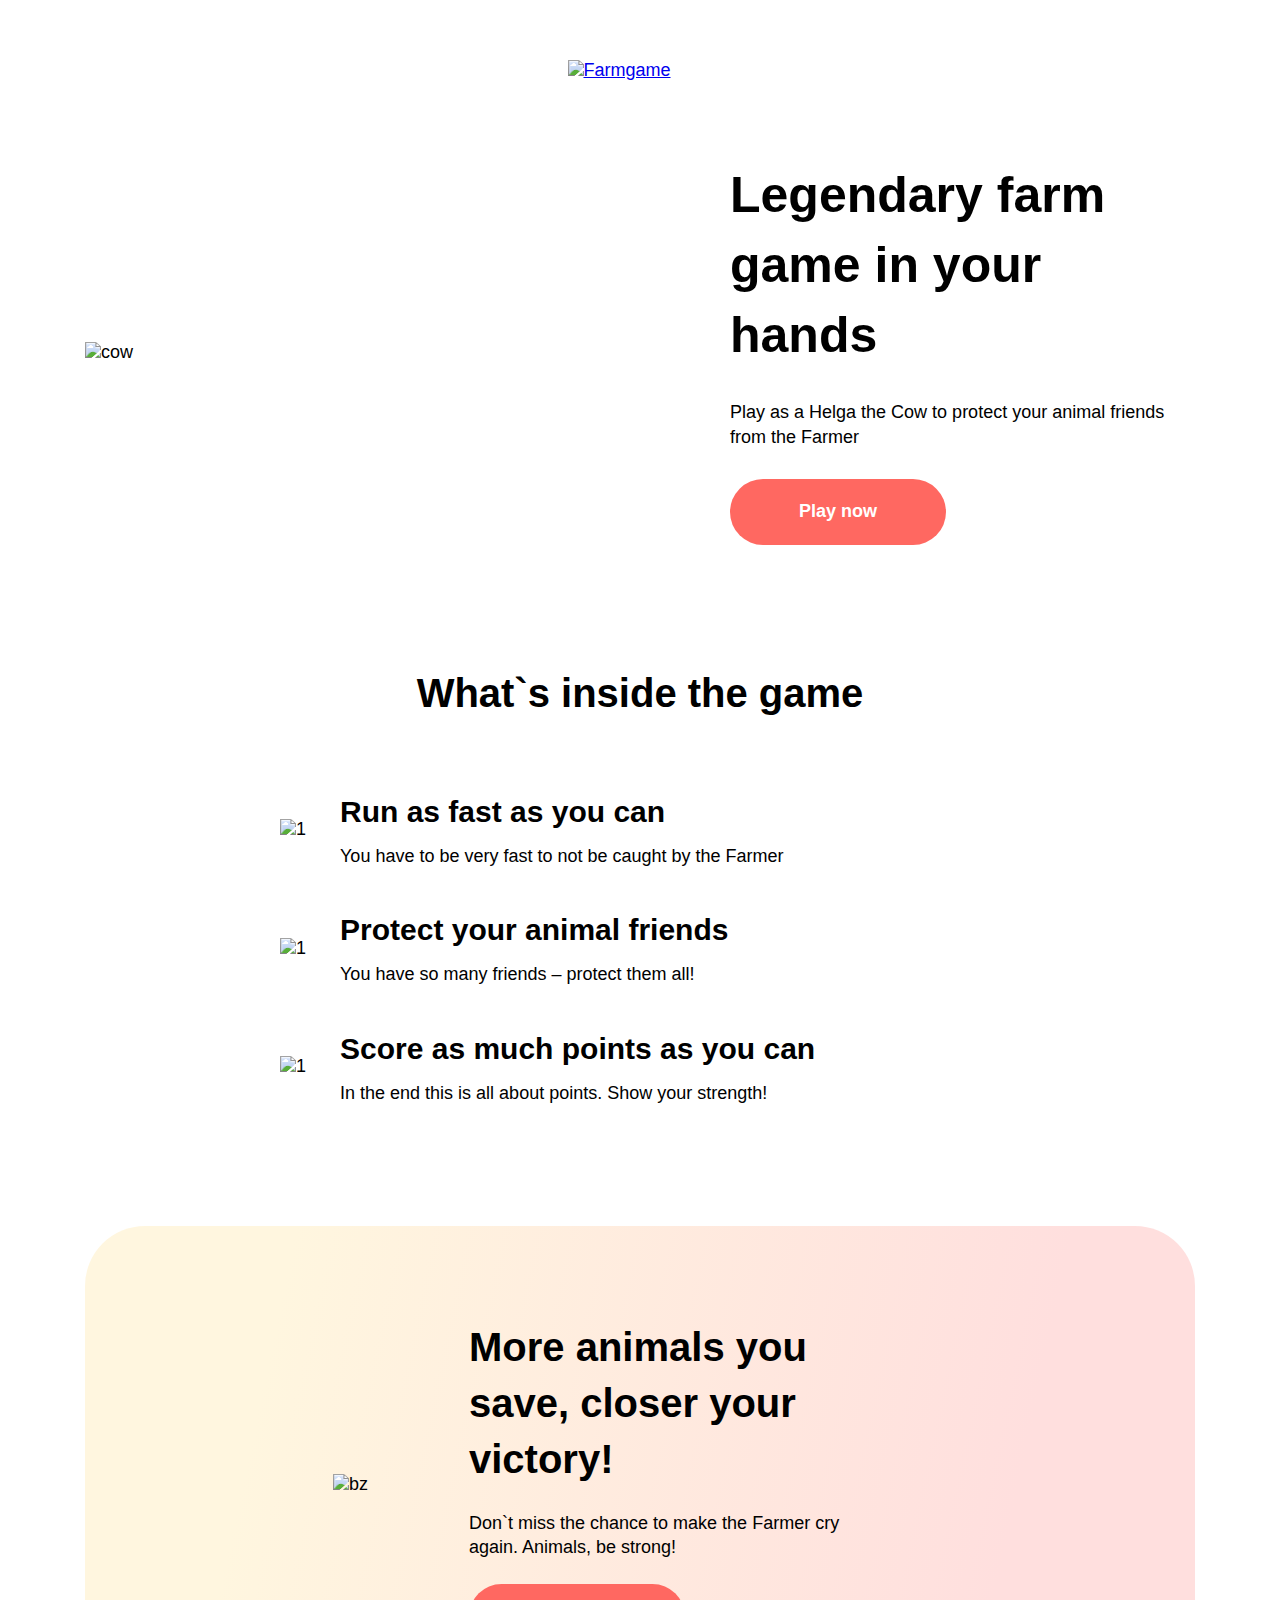
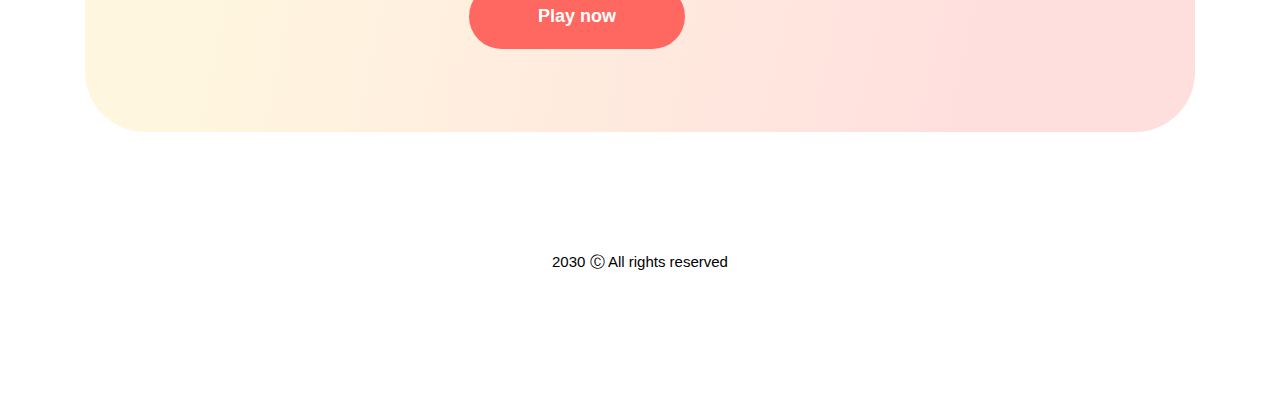
==== a.html @ f95bd4f5 "Add files via upload" ====
<!DOCTYPE html>
<html lang="en">
<head>
    <meta charset="UTF-8">
    <meta http-equiv="X-UA-Compatible" content="IE=edge">
    <meta name="viewport" content="width=device-width, initial-scale=1.0">
    <link rel="preconnect" href="https://fonts.googleapis.com">
    <link rel="preconnect" href="https://fonts.gstatic.com" crossorigin>
    <link href="https://fonts.googleapis.com/css2?family=Montserrat:wght@500;700&display=swap" rel="stylesheet">
    <link rel="stylesheet" href="a.css">
    <link rel="icon" type="image/x-icon" href="img/image 3.jpg" >
    <title>Farmgame</title>
</head>
    <body>
        <header class="header" id="header">
            <div class="container">
                <a href="#" class="logo">
                    <img src="img/logo (1).svg" alt="Farmgame" >
                </a>
                <div class="wrapper">
                    <img src="img/Frame 13.png" alt="cow" class="hero-image">
                    <div class="hero-text">
                        <h1>Legendary farm <br> game in your <br> hands</h1>
                        <p class="intro">Play as a Helga the Cow to protect your animal friends from the Farmer</p>
                        <a href="#features" class="button">Play now</a>
                    </div>
                </div>
            </div>
        </header>
        <section class="features" id="features">
     <div class="container">
            <h2>What`s inside the game</h2>
        <div class="features-container">
            <div class="feature">
                <img src="img/image 3.jpg" alt='1' class="feature-digit">
                <div class="feature-wrap">
                    <h3 class="feature-title">Run as fast as you can</h3>
                <p class="feature-text">You have to be very fast to not be caught by the Farmer</p>
                </div>
            </div>
            <div class="feature">
                <img src="img/image 3 (2).jpg" alt='1' class="feature-digit">
                <div class="feature-wrap">
                    <h3 class="feature-title">Protect your animal friends</h3>
                <p class="feature-text">You have so many friends – protect them all!</p>
                </div>
            </div>
            <div class="feature">
                <img src="img/image 3 (1).jpg" alt='1' class="feature-digit">
                <div class="feature-wrap">
                    <h3 class="feature-title">Score as much points as you can</h3>
                <p class="feature-text">In the end this is all about points. Show your strength!</p>
                </div>
            </div>
        </div>
    </div>
        </section>
        <section class="action" id="action">
        <div class="container">
            <div class="action-wrap">
                <img src="img/image 4 (1).png" alt="bz">
                <div class="hero-text">
                    <h2> More animals you <br> save, closer your <br> victory! </h2>
                    <p class="intro">Don`t miss the chance to make the Farmer cry again. Animals, be strong!</p>
                    <a href="#features" class="button">Play now</a>
                </div>
            </div>
        </div>
        </section>
        <footer class="footer" id="footer">
        <div class="container">
            <p class="credits">2030 Ⓒ All rights reserved</p>
        </div>
        </footer>
</body>
</html>
---- a.css ----
html {
    scroll-behavior: smooth;
}

body {
    font-family: 'Open Sans', sans-serif;
    color: black;
    font-size: 18px;
    font-weight: 400;
    margin: 0;
    padding: 0;
}

* {
    box-sizing: border-box;
}

.container {
    max-width: 1110px;
    margin: 0 auto;
}

section {
    padding-top: 120px;
}

p {
    line-height: 1.37em;
    margin: 0;
}

h1, h2, h3, h4, h5, h6 {
    font-weight: 700;
    line-height: 1.4em;
    margin: 0;
}

.header {
    padding-top: 60px;
}

.logo {
    margin: 0 auto;
    max-width: 145px;
    display: block;
}

h1 {
    font-size: 50px;
}

h2 {
    font-size: 40px;
    text-align: center;
    margin-bottom: 70px;
}

.hero-image {
    width: 465px;
}

.intro {
    font-size: 18px;
    margin: 30px 0;
}

.button {
    background:rgba(255, 104, 97, 1);
    border-radius: 100px;
    font-size: 18px;
    color: rgb(255, 255, 255);
    text-decoration: none;
    padding: 22px 0;
    font-weight: 700;
    line-height: 1.19em;
    display: block;
    width: 216px;
    text-align: center;
    transition: all 0.5s ease;
}

.button:hover {
    background: rgb(255, 159, 159);
}

.hero-text {
    width: 465px;
}

.hero-text h2 {
    text-align:left;
    margin-bottom: 0;
}

.action-wrap .hero-text {
    width: 432px;
}

.action-wrap .intro {
    margin: 24px 0;
    width: 371px;
}

.wrapper {
    display: flex;
    align-items: center;
    justify-content: space-between;
    margin-top: 79px;
}

.features-container {
    width: 720px;
    display: flex;
    flex-direction: column;
    gap: 41px;
    margin: 0 auto
}

.feature {
    display: flex;
    gap: 34px;
    align-items: center;
}

.feature:hover .feature-digit {
    background: #000;
    color: #fff;
}

.feature-title {
    font-size: 30px;
    margin-bottom: 11px;
}

.action-wrap {
    background: linear-gradient(102deg, #FFF6DF 17.38%, #FFDFDE 81.25%);
    border-radius: 60px;
    display: flex;
    align-items: center;
    padding: 93px 168px 83px 122px;
    gap: 101px;
    justify-content: center;
}

@keyframes rot {
    0% {
        transform: rotate(0deg);
    }

    100% {
        transform: rotate(360deg);
    }
}

.action-wrap img {
    animation: 5s linear 0s normal none infinite running rot;
}

.credits {
    font-size: 15px;
    text-align: center;
}

.footer {
    padding: 120px 0;
}

/* Responsive */

/* Large: 992px - 1199px */
@media (max-width: 1199px) {
    .container {
        max-width: 960px;
    }
}

/* Medium: 768px - 991px */
@media (max-width: 991px) {
    .container {
        max-width: 720px;
    }
    .wrapper {
        flex-direction: column;
        text-align: center;
        gap: 51px;
    }
    .button {
        margin: 0 auto;
    }
    .action-wrap {
        flex-direction: column;
        text-align: center;
        padding: 101px 144px;
    }
    .hero-text h2 {
        text-align: center;
    }
    .action-wrap .intro {
        margin: 24px auto;
    }
}

/* Small: 576px - 767px */
@media (max-width: 767px) {
    .container {
        max-width: 540px;
    }
    .feature {
        flex-direction: column;
        text-align: center;
    }
    .features-container {
        width: auto;
    }
    .action-wrap {
        gap: 50px;
    }
}

/* Extra small: 0px (320px) - 575px */
@media (max-width: 575px) {
    .container {
        padding: 0 15px;
    }
    .hero-image {
        width: 100%;
        display: block;
    }
    .hero-text {
        width: auto;
    }
    h1 {
        font-size: 45px;
    }
    .action-wrap img {
        width: 201px;
    }
    .action-wrap {
        padding: 70px 20px;
    }
    .action-wrap .hero-text {
        width: 100%;
    }
    .action-wrap .intro {
        width: auto;
    }
    section {
        padding-top: 90px;
    }
    .footer {
        padding: 90px 0;
    }
    .wrapper {
        margin-top: 50px;
    }
}
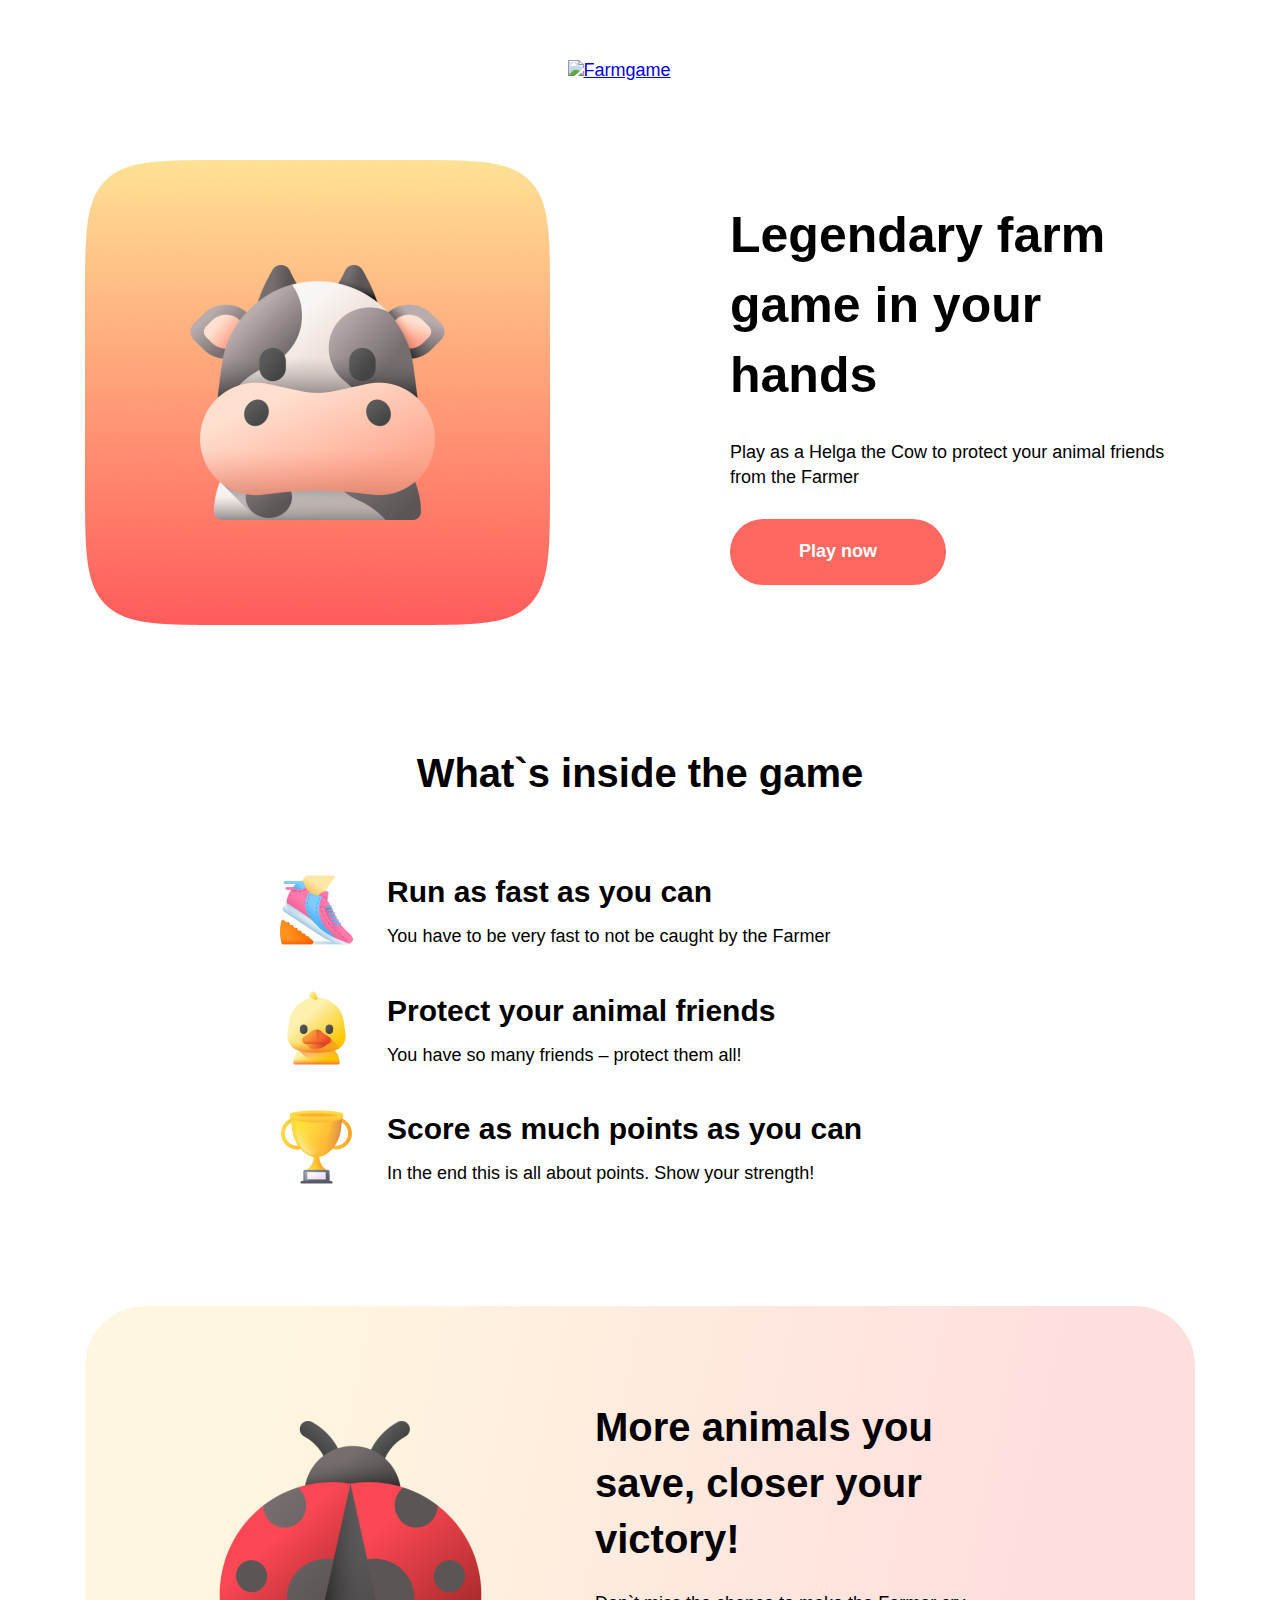
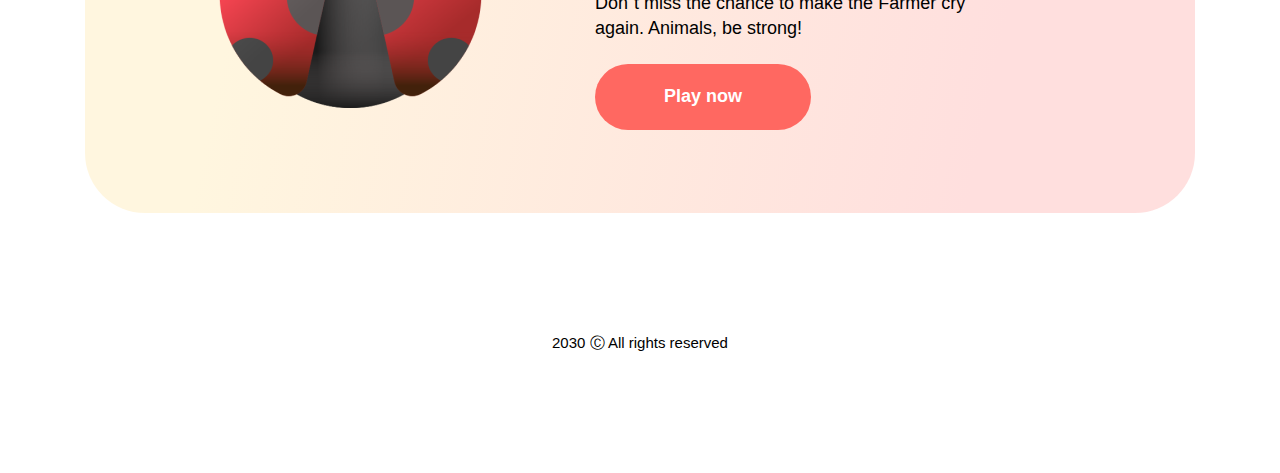
==== commit 5150ecfc: "a" ====
--- a/a.html
+++ b/a.html
@@ -1,76 +1,76 @@
-<!DOCTYPE html>
-<html lang="en">
-<head>
-    <meta charset="UTF-8">
-    <meta http-equiv="X-UA-Compatible" content="IE=edge">
-    <meta name="viewport" content="width=device-width, initial-scale=1.0">
-    <link rel="preconnect" href="https://fonts.googleapis.com">
-    <link rel="preconnect" href="https://fonts.gstatic.com" crossorigin>
-    <link href="https://fonts.googleapis.com/css2?family=Montserrat:wght@500;700&display=swap" rel="stylesheet">
-    <link rel="stylesheet" href="a.css">
-    <link rel="icon" type="image/x-icon" href="img/image 3.jpg" >
-    <title>Farmgame</title>
-</head>
-    <body>
-        <header class="header" id="header">
-            <div class="container">
-                <a href="#" class="logo">
-                    <img src="img/logo (1).svg" alt="Farmgame" >
-                </a>
-                <div class="wrapper">
-                    <img src="img/Frame 13.png" alt="cow" class="hero-image">
-                    <div class="hero-text">
-                        <h1>Legendary farm <br> game in your <br> hands</h1>
-                        <p class="intro">Play as a Helga the Cow to protect your animal friends from the Farmer</p>
-                        <a href="#features" class="button">Play now</a>
-                    </div>
-                </div>
-            </div>
-        </header>
-        <section class="features" id="features">
-     <div class="container">
-            <h2>What`s inside the game</h2>
-        <div class="features-container">
-            <div class="feature">
-                <img src="img/image 3.jpg" alt='1' class="feature-digit">
-                <div class="feature-wrap">
-                    <h3 class="feature-title">Run as fast as you can</h3>
-                <p class="feature-text">You have to be very fast to not be caught by the Farmer</p>
-                </div>
-            </div>
-            <div class="feature">
-                <img src="img/image 3 (2).jpg" alt='1' class="feature-digit">
-                <div class="feature-wrap">
-                    <h3 class="feature-title">Protect your animal friends</h3>
-                <p class="feature-text">You have so many friends – protect them all!</p>
-                </div>
-            </div>
-            <div class="feature">
-                <img src="img/image 3 (1).jpg" alt='1' class="feature-digit">
-                <div class="feature-wrap">
-                    <h3 class="feature-title">Score as much points as you can</h3>
-                <p class="feature-text">In the end this is all about points. Show your strength!</p>
-                </div>
-            </div>
-        </div>
-    </div>
-        </section>
-        <section class="action" id="action">
-        <div class="container">
-            <div class="action-wrap">
-                <img src="img/image 4 (1).png" alt="bz">
-                <div class="hero-text">
-                    <h2> More animals you <br> save, closer your <br> victory! </h2>
-                    <p class="intro">Don`t miss the chance to make the Farmer cry again. Animals, be strong!</p>
-                    <a href="#features" class="button">Play now</a>
-                </div>
-            </div>
-        </div>
-        </section>
-        <footer class="footer" id="footer">
-        <div class="container">
-            <p class="credits">2030 Ⓒ All rights reserved</p>
-        </div>
-        </footer>
-</body>
+<!DOCTYPE html>
+<html lang="en">
+<head>
+    <meta charset="UTF-8">
+    <meta http-equiv="X-UA-Compatible" content="IE=edge">
+    <meta name="viewport" content="width=device-width, initial-scale=1.0">
+    <link rel="preconnect" href="https://fonts.googleapis.com">
+    <link rel="preconnect" href="https://fonts.gstatic.com" crossorigin>
+    <link href="https://fonts.googleapis.com/css2?family=Montserrat:wght@500;700&display=swap" rel="stylesheet">
+    <link rel="stylesheet" href="a.css">
+    <link rel="icon" type="image/x-icon" href="img/image 3.jpg" >
+    <title>Farmgame</title>
+</head>
+    <body>
+        <header class="header" id="header">
+            <div class="container">
+                <a href="#" class="logo">
+                    <img src="img/logo (1).svg" alt="Farmgame" >
+                </a>
+                <div class="wrapper">
+                    <img src="Frame 13.png" alt="cow" class="hero-image">
+                    <div class="hero-text">
+                        <h1>Legendary farm <br> game in your <br> hands</h1>
+                        <p class="intro">Play as a Helga the Cow to protect your animal friends from the Farmer</p>
+                        <a href="#features" class="button">Play now</a>
+                    </div>
+                </div>
+            </div>
+        </header>
+        <section class="features" id="features">
+     <div class="container">
+            <h2>What`s inside the game</h2>
+        <div class="features-container">
+            <div class="feature">
+                <img src="image 3.jpg" alt='1' class="feature-digit">
+                <div class="feature-wrap">
+                    <h3 class="feature-title">Run as fast as you can</h3>
+                <p class="feature-text">You have to be very fast to not be caught by the Farmer</p>
+                </div>
+            </div>
+            <div class="feature">
+                <img src="image 3 (2).jpg" alt='1' class="feature-digit">
+                <div class="feature-wrap">
+                    <h3 class="feature-title">Protect your animal friends</h3>
+                <p class="feature-text">You have so many friends – protect them all!</p>
+                </div>
+            </div>
+            <div class="feature">
+                <img src="image 3 (1).jpg" alt='1' class="feature-digit">
+                <div class="feature-wrap">
+                    <h3 class="feature-title">Score as much points as you can</h3>
+                <p class="feature-text">In the end this is all about points. Show your strength!</p>
+                </div>
+            </div>
+        </div>
+    </div>
+        </section>
+        <section class="action" id="action">
+        <div class="container">
+            <div class="action-wrap">
+                <img src="image 4 (1).png" alt="bz">
+                <div class="hero-text">
+                    <h2> More animals you <br> save, closer your <br> victory! </h2>
+                    <p class="intro">Don`t miss the chance to make the Farmer cry again. Animals, be strong!</p>
+                    <a href="#features" class="button">Play now</a>
+                </div>
+            </div>
+        </div>
+        </section>
+        <footer class="footer" id="footer">
+        <div class="container">
+            <p class="credits">2030 Ⓒ All rights reserved</p>
+        </div>
+        </footer>
+</body>
 </html>--- a/a.css
+++ b/a.css
@@ -1,256 +1,256 @@
-html {
-    scroll-behavior: smooth;
-}
-
-body {
-    font-family: 'Open Sans', sans-serif;
-    color: black;
-    font-size: 18px;
-    font-weight: 400;
-    margin: 0;
-    padding: 0;
-}
-
-* {
-    box-sizing: border-box;
-}
-
-.container {
-    max-width: 1110px;
-    margin: 0 auto;
-}
-
-section {
-    padding-top: 120px;
-}
-
-p {
-    line-height: 1.37em;
-    margin: 0;
-}
-
-h1, h2, h3, h4, h5, h6 {
-    font-weight: 700;
-    line-height: 1.4em;
-    margin: 0;
-}
-
-.header {
-    padding-top: 60px;
-}
-
-.logo {
-    margin: 0 auto;
-    max-width: 145px;
-    display: block;
-}
-
-h1 {
-    font-size: 50px;
-}
-
-h2 {
-    font-size: 40px;
-    text-align: center;
-    margin-bottom: 70px;
-}
-
-.hero-image {
-    width: 465px;
-}
-
-.intro {
-    font-size: 18px;
-    margin: 30px 0;
-}
-
-.button {
-    background:rgba(255, 104, 97, 1);
-    border-radius: 100px;
-    font-size: 18px;
-    color: rgb(255, 255, 255);
-    text-decoration: none;
-    padding: 22px 0;
-    font-weight: 700;
-    line-height: 1.19em;
-    display: block;
-    width: 216px;
-    text-align: center;
-    transition: all 0.5s ease;
-}
-
-.button:hover {
-    background: rgb(255, 159, 159);
-}
-
-.hero-text {
-    width: 465px;
-}
-
-.hero-text h2 {
-    text-align:left;
-    margin-bottom: 0;
-}
-
-.action-wrap .hero-text {
-    width: 432px;
-}
-
-.action-wrap .intro {
-    margin: 24px 0;
-    width: 371px;
-}
-
-.wrapper {
-    display: flex;
-    align-items: center;
-    justify-content: space-between;
-    margin-top: 79px;
-}
-
-.features-container {
-    width: 720px;
-    display: flex;
-    flex-direction: column;
-    gap: 41px;
-    margin: 0 auto
-}
-
-.feature {
-    display: flex;
-    gap: 34px;
-    align-items: center;
-}
-
-.feature:hover .feature-digit {
-    background: #000;
-    color: #fff;
-}
-
-.feature-title {
-    font-size: 30px;
-    margin-bottom: 11px;
-}
-
-.action-wrap {
-    background: linear-gradient(102deg, #FFF6DF 17.38%, #FFDFDE 81.25%);
-    border-radius: 60px;
-    display: flex;
-    align-items: center;
-    padding: 93px 168px 83px 122px;
-    gap: 101px;
-    justify-content: center;
-}
-
-@keyframes rot {
-    0% {
-        transform: rotate(0deg);
-    }
-
-    100% {
-        transform: rotate(360deg);
-    }
-}
-
-.action-wrap img {
-    animation: 5s linear 0s normal none infinite running rot;
-}
-
-.credits {
-    font-size: 15px;
-    text-align: center;
-}
-
-.footer {
-    padding: 120px 0;
-}
-
-/* Responsive */
-
-/* Large: 992px - 1199px */
-@media (max-width: 1199px) {
-    .container {
-        max-width: 960px;
-    }
-}
-
-/* Medium: 768px - 991px */
-@media (max-width: 991px) {
-    .container {
-        max-width: 720px;
-    }
-    .wrapper {
-        flex-direction: column;
-        text-align: center;
-        gap: 51px;
-    }
-    .button {
-        margin: 0 auto;
-    }
-    .action-wrap {
-        flex-direction: column;
-        text-align: center;
-        padding: 101px 144px;
-    }
-    .hero-text h2 {
-        text-align: center;
-    }
-    .action-wrap .intro {
-        margin: 24px auto;
-    }
-}
-
-/* Small: 576px - 767px */
-@media (max-width: 767px) {
-    .container {
-        max-width: 540px;
-    }
-    .feature {
-        flex-direction: column;
-        text-align: center;
-    }
-    .features-container {
-        width: auto;
-    }
-    .action-wrap {
-        gap: 50px;
-    }
-}
-
-/* Extra small: 0px (320px) - 575px */
-@media (max-width: 575px) {
-    .container {
-        padding: 0 15px;
-    }
-    .hero-image {
-        width: 100%;
-        display: block;
-    }
-    .hero-text {
-        width: auto;
-    }
-    h1 {
-        font-size: 45px;
-    }
-    .action-wrap img {
-        width: 201px;
-    }
-    .action-wrap {
-        padding: 70px 20px;
-    }
-    .action-wrap .hero-text {
-        width: 100%;
-    }
-    .action-wrap .intro {
-        width: auto;
-    }
-    section {
-        padding-top: 90px;
-    }
-    .footer {
-        padding: 90px 0;
-    }
-    .wrapper {
-        margin-top: 50px;
-    }
+html {
+    scroll-behavior: smooth;
+}
+
+body {
+    font-family: 'Open Sans', sans-serif;
+    color: black;
+    font-size: 18px;
+    font-weight: 400;
+    margin: 0;
+    padding: 0;
+}
+
+* {
+    box-sizing: border-box;
+}
+
+.container {
+    max-width: 1110px;
+    margin: 0 auto;
+}
+
+section {
+    padding-top: 120px;
+}
+
+p {
+    line-height: 1.37em;
+    margin: 0;
+}
+
+h1, h2, h3, h4, h5, h6 {
+    font-weight: 700;
+    line-height: 1.4em;
+    margin: 0;
+}
+
+.header {
+    padding-top: 60px;
+}
+
+.logo {
+    margin: 0 auto;
+    max-width: 145px;
+    display: block;
+}
+
+h1 {
+    font-size: 50px;
+}
+
+h2 {
+    font-size: 40px;
+    text-align: center;
+    margin-bottom: 70px;
+}
+
+.hero-image {
+    width: 465px;
+}
+
+.intro {
+    font-size: 18px;
+    margin: 30px 0;
+}
+
+.button {
+    background:rgba(255, 104, 97, 1);
+    border-radius: 100px;
+    font-size: 18px;
+    color: rgb(255, 255, 255);
+    text-decoration: none;
+    padding: 22px 0;
+    font-weight: 700;
+    line-height: 1.19em;
+    display: block;
+    width: 216px;
+    text-align: center;
+    transition: all 0.5s ease;
+}
+
+.button:hover {
+    background: rgb(255, 159, 159);
+}
+
+.hero-text {
+    width: 465px;
+}
+
+.hero-text h2 {
+    text-align:left;
+    margin-bottom: 0;
+}
+
+.action-wrap .hero-text {
+    width: 432px;
+}
+
+.action-wrap .intro {
+    margin: 24px 0;
+    width: 371px;
+}
+
+.wrapper {
+    display: flex;
+    align-items: center;
+    justify-content: space-between;
+    margin-top: 79px;
+}
+
+.features-container {
+    width: 720px;
+    display: flex;
+    flex-direction: column;
+    gap: 41px;
+    margin: 0 auto
+}
+
+.feature {
+    display: flex;
+    gap: 34px;
+    align-items: center;
+}
+
+.feature:hover .feature-digit {
+    background: #000;
+    color: #fff;
+}
+
+.feature-title {
+    font-size: 30px;
+    margin-bottom: 11px;
+}
+
+.action-wrap {
+    background: linear-gradient(102deg, #FFF6DF 17.38%, #FFDFDE 81.25%);
+    border-radius: 60px;
+    display: flex;
+    align-items: center;
+    padding: 93px 168px 83px 122px;
+    gap: 101px;
+    justify-content: center;
+}
+
+@keyframes rot {
+    0% {
+        transform: rotate(0deg);
+    }
+
+    100% {
+        transform: rotate(360deg);
+    }
+}
+
+.action-wrap img {
+    animation: 5s linear 0s normal none infinite running rot;
+}
+
+.credits {
+    font-size: 15px;
+    text-align: center;
+}
+
+.footer {
+    padding: 120px 0;
+}
+
+/* Responsive */
+
+/* Large: 992px - 1199px */
+@media (max-width: 1199px) {
+    .container {
+        max-width: 960px;
+    }
+}
+
+/* Medium: 768px - 991px */
+@media (max-width: 991px) {
+    .container {
+        max-width: 720px;
+    }
+    .wrapper {
+        flex-direction: column;
+        text-align: center;
+        gap: 51px;
+    }
+    .button {
+        margin: 0 auto;
+    }
+    .action-wrap {
+        flex-direction: column;
+        text-align: center;
+        padding: 101px 144px;
+    }
+    .hero-text h2 {
+        text-align: center;
+    }
+    .action-wrap .intro {
+        margin: 24px auto;
+    }
+}
+
+/* Small: 576px - 767px */
+@media (max-width: 767px) {
+    .container {
+        max-width: 540px;
+    }
+    .feature {
+        flex-direction: column;
+        text-align: center;
+    }
+    .features-container {
+        width: auto;
+    }
+    .action-wrap {
+        gap: 50px;
+    }
+}
+
+/* Extra small: 0px (320px) - 575px */
+@media (max-width: 575px) {
+    .container {
+        padding: 0 15px;
+    }
+    .hero-image {
+        width: 100%;
+        display: block;
+    }
+    .hero-text {
+        width: auto;
+    }
+    h1 {
+        font-size: 45px;
+    }
+    .action-wrap img {
+        width: 201px;
+    }
+    .action-wrap {
+        padding: 70px 20px;
+    }
+    .action-wrap .hero-text {
+        width: 100%;
+    }
+    .action-wrap .intro {
+        width: auto;
+    }
+    section {
+        padding-top: 90px;
+    }
+    .footer {
+        padding: 90px 0;
+    }
+    .wrapper {
+        margin-top: 50px;
+    }
 }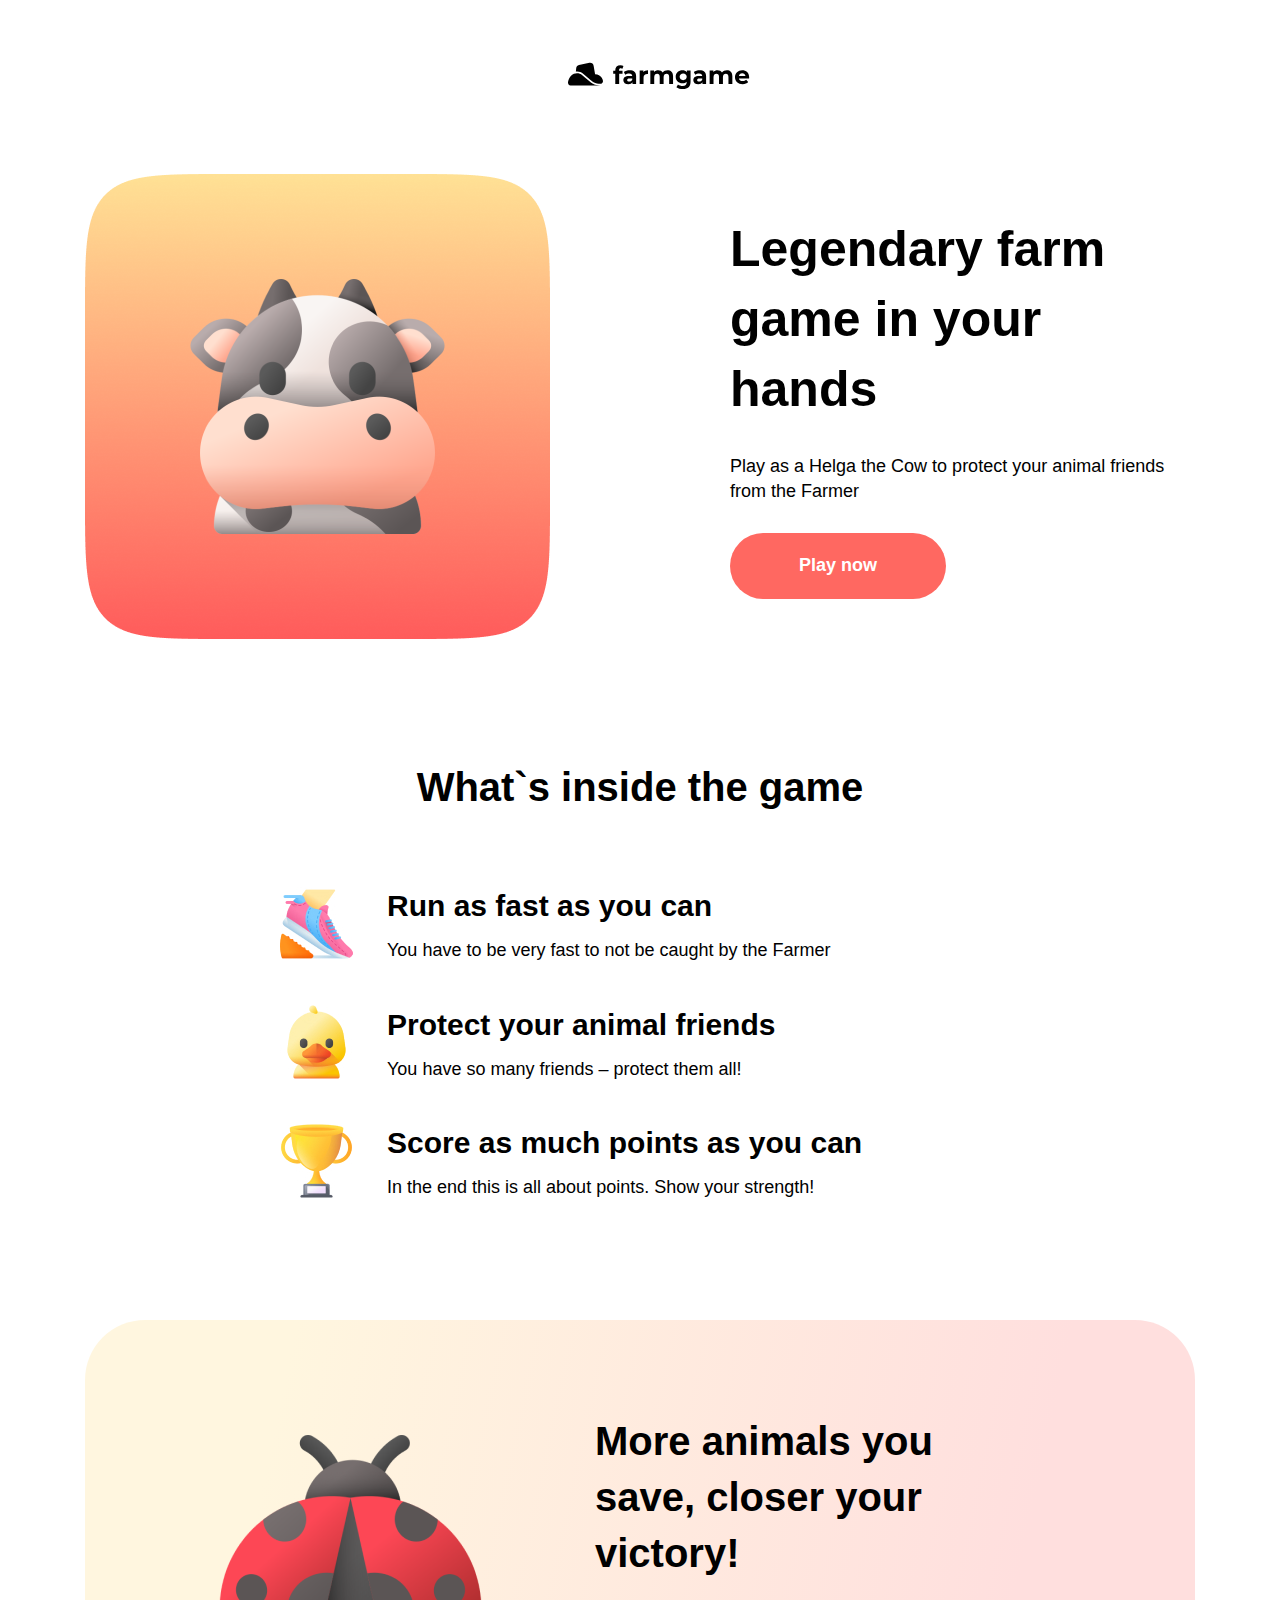
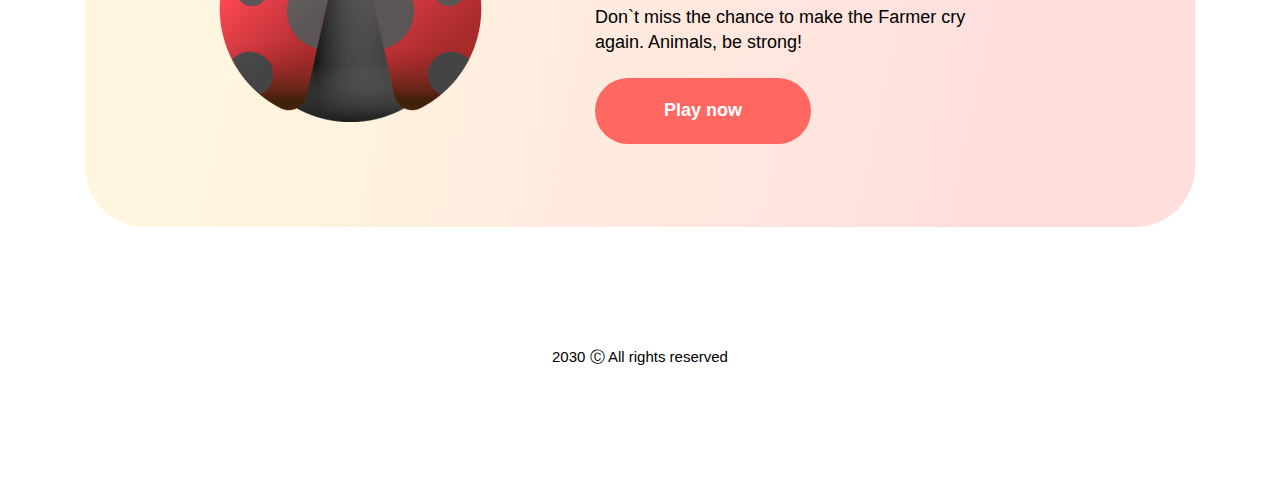
==== commit 58428c0c: "aa" ====
--- a/a.html
+++ b/a.html
@@ -15,7 +15,7 @@
         <header class="header" id="header">
             <div class="container">
                 <a href="#" class="logo">
-                    <img src="img/logo (1).svg" alt="Farmgame" >
+                    <img src="logo (1) (1).svg" alt="Farmgame" >
                 </a>
                 <div class="wrapper">
                     <img src="Frame 13.png" alt="cow" class="hero-image">
